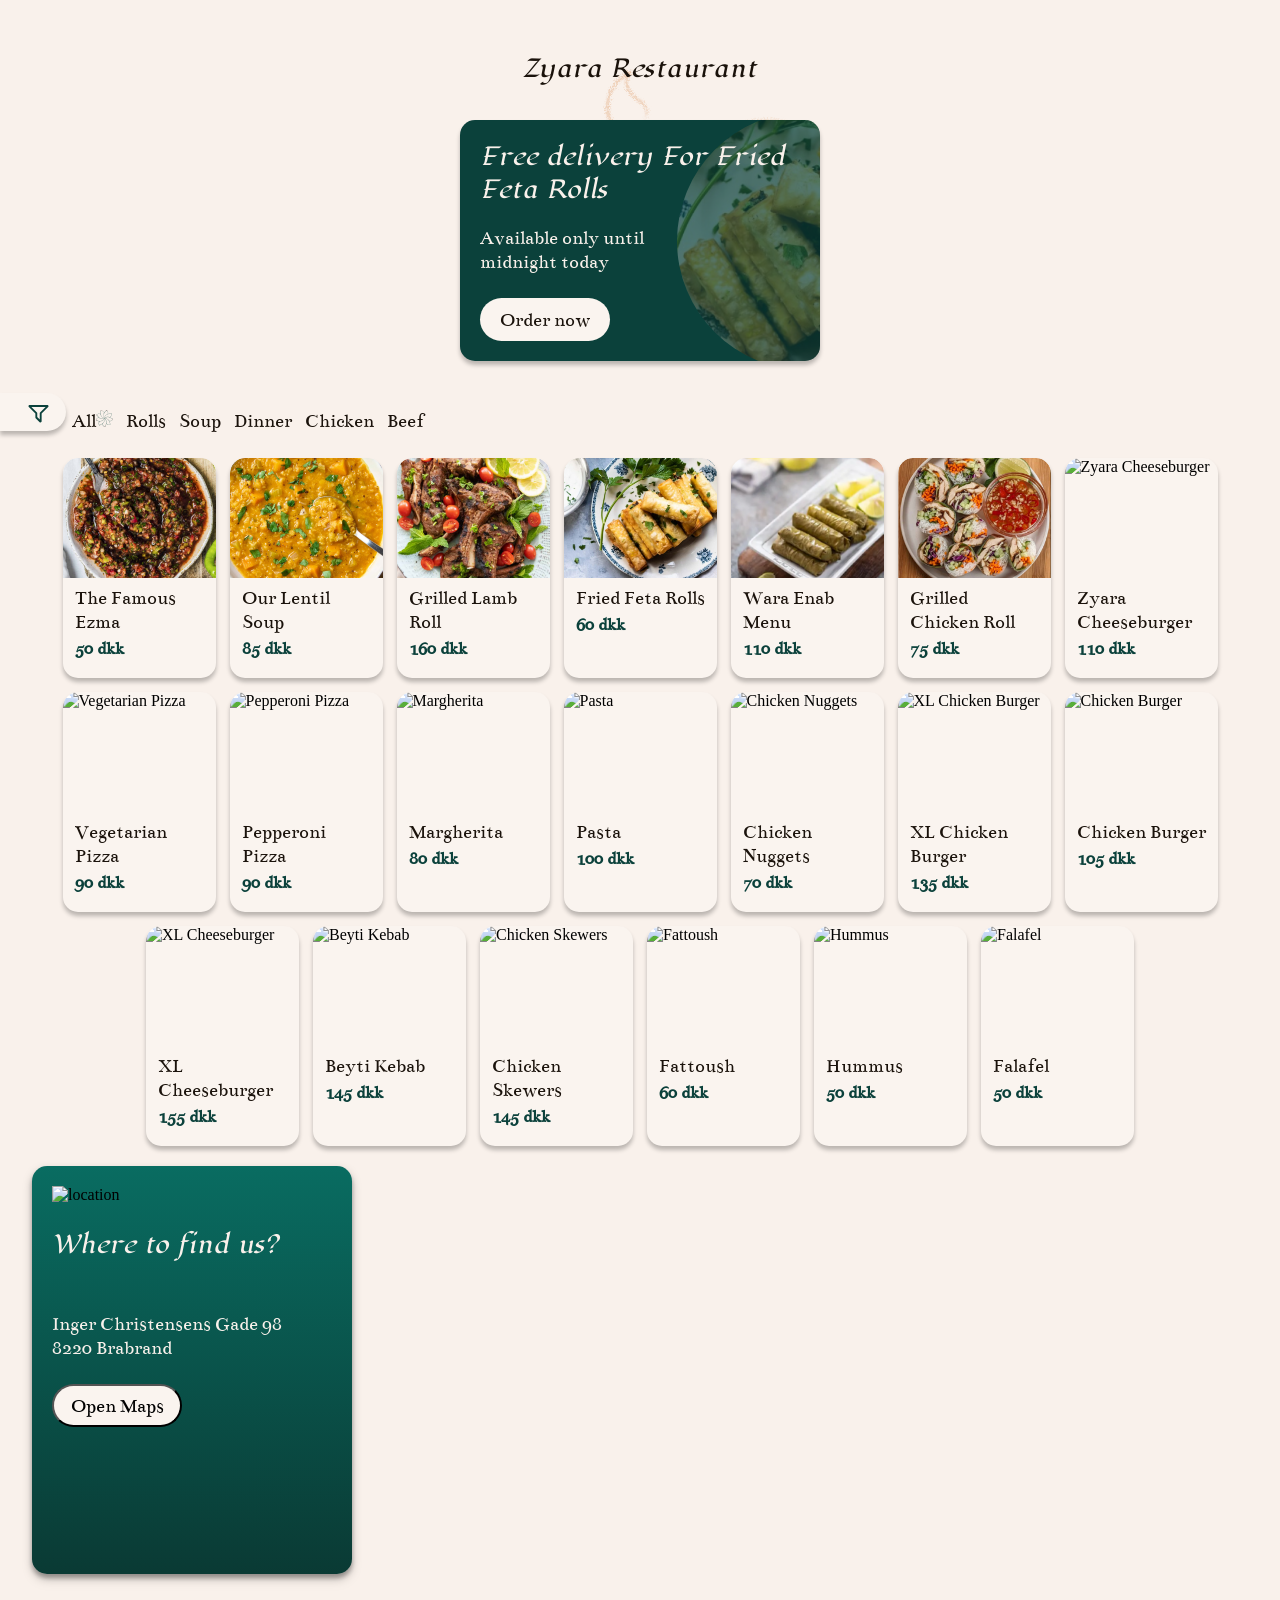
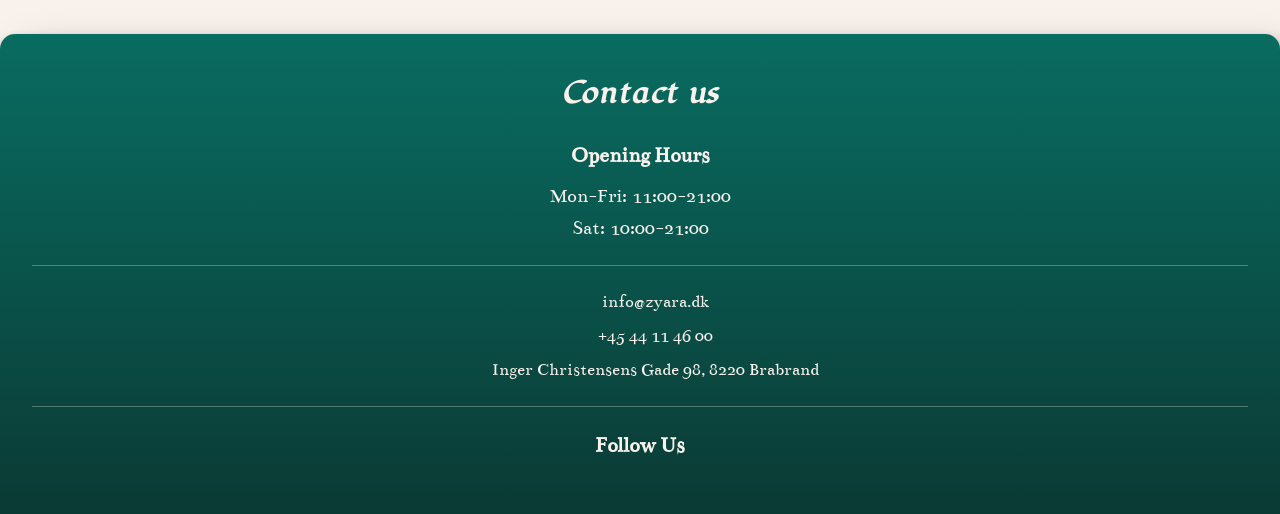
==== index.html @ 6343bbbf "Revert "better styling added few pictures" This reverts commit a3ec4ee32eab2500ff8aac92e2b1e8b5caf44" ====
<!DOCTYPE html>
<html lang="en">
<head>
    <!-- Import Google Fonts -->
    <link rel="preconnect" href="https://fonts.googleapis.com">
    <link rel="preconnect" href="https://fonts.gstatic.com" crossorigin>
    <link href="https://fonts.googleapis.com/css2?family=Bentham&family=Lugrasimo&display=swap" rel="stylesheet">

    <meta charset="UTF-8">
    <meta name="viewport" content="width=device-width, initial-scale=1.0">
    <title>Zyara Restaurant</title>
    <link rel="stylesheet" href="styles.css">
</head>
<body>
    <header>
        <nav class="nav-container">
            <div class="nav-content">
                <a href="#"><img src="images/logo.svg" alt="Zarya restaurant logo" class="nav-logo"></a>
                <h1 class="menu-items lugrasimo-regular">Zyara Restaurant</h1>
            </div>
            <a href="basket.html"><i class="fa-solid fa-cart-shopping"></i></a>
        </nav>
    </header>
    <main>
        <section class="free-delivery">
            <div class="delivery-container">
                <div class="delivery-item">
                    <h3 class="lugrasimo-regular">Free delivery For Fried Feta Rolls</h3>
                    <p>Available only until midnight today</p>
                    <button>Order now</button>
                </div>
            </div>
        </section>
        <!-- Filter / category section -->
         <section class="filter">
            <div class="filter-button"><div class="filter-icon" role="img" aria-label="Filter"></div></div>
            <div class="category-selector">
                    <p id="category-0">All<img class="focus-icon" id="focus-0" src="images/category-focus.png" alt="focus-icon"></p>
                    <p id="category-1">Rolls<img class="focus-icon" id="focus-1" src="images/category-focus.png" alt="focus-icon"></p>
                    <p id="category-2">Soup<img class="focus-icon" id="focus-2" src="images/category-focus.png" alt="focus-icon"></p>
                    <p id="category-3">Dinner<img class="focus-icon" id="focus-3" src="images/category-focus.png" alt="focus-icon"></p>
                    <p id="category-4">Chicken<img class="focus-icon" id="focus-4" src="images/category-focus.png" alt="focus-icon"></p>
                    <p id="category-5">Beef<img class="focus-icon" id="focus-5" src="images/category-focus.png" alt="focus-icon"></p>
                    
            </div>
         </section>
        <section class="menu">
            <div class="flex-container">
                <div class="flex-item menu-item category-soup" onclick="openModal('ezma')">
                    <img src="images/product1.png" alt="The Famous Ezma">
                    <h3 class="lugrasimo-regular">The Famous Ezma</h3>
                    <p class="bentham-regular">50 dkk</p>
                </div>
                <div class="flex-item menu-item category-soup" onclick="openModal('lentil')">
                    <img src="images/product2.png" alt="Our Lentil Soup">
                    <h3 class="lugrasimo-regular">Our Lentil Soup</h3>
                    <p class="bentham-regular">85 dkk</p>
                </div>
                <div class="flex-item menu-item category-rolls" onclick="openModal('lamb')">
                    <img src="images/product3.png" alt="Grilled Lamb Roll">
                    <h3 class="lugrasimo-regular">Grilled Lamb Roll</h3>
                    <p class="bentham-regular">160 dkk</p>
                </div>
                <div class="flex-item menu-item category-rolls" onclick="openModal('feta')">
                    <img src="images/product4.png" alt="Fried Feta Rolls">
                    <h3 class="lugrasimo-regular">Fried Feta Rolls</h3>
                    <p class="bentham-regular">60 dkk</p>
                </div>
                <div class="flex-item menu-item category-rolls" onclick="openModal('wara')">
                    <img src="images/product5.png" alt="Wara Enab Menu">
                    <h3 class="lugrasimo-regular">Wara Enab Menu</h3>
                    <p class="bentham-regular">110 dkk</p>
                </div>
                <div class="flex-item menu-item category-chicken" onclick="openModal('chicken')">
                    <img src="images/product6.png" alt="Grilled Chicken Roll">
                    <h3 class="lugrasimo-regular">Grilled Chicken Roll</h3>
                    <p class="bentham-regular">75 dkk</p>
                </div>
                <div class="flex-item menu-item category-beef" onclick="openModal('zyara_cheeseburger')">
                    <img src="images/burger1.png" alt="Zyara Cheeseburger">
                    <h3 class="lugrasimo-regular">Zyara Cheeseburger</h3>
                    <p class="bentham-regular">110 dkk</p>
                </div>
                <div class="flex-item menu-item category-dinner" onclick="openModal('vegetarian_pizza')">
                    <img src="images/pizza1.png" alt="Vegetarian Pizza">
                    <h3 class="lugrasimo-regular">Vegetarian Pizza</h3>
                    <p class="bentham-regular">90 dkk</p>
                </div>
                <div class="flex-item menu-item category-dinner" onclick="openModal('pepperoni_pizza')">
                    <img src="images/pizza2.png" alt="Pepperoni Pizza">
                    <h3 class="lugrasimo-regular">Pepperoni Pizza</h3>
                    <p class="bentham-regular">90 dkk</p>
                </div>
                <div class="flex-item menu-item category-dinner" onclick="openModal('margherita')">
                    <img src="images/pizza3.png" alt="Margherita">
                    <h3 class="lugrasimo-regular">Margherita</h3>
                    <p class="bentham-regular">80 dkk</p>
                </div>
                <div class="flex-item menu-item category-dinner" onclick="openModal('pasta')">
                    <img src="images/pasta1.png" alt="Pasta">
                    <h3 class="lugrasimo-regular">Pasta</h3>
                    <p class="bentham-regular">100 dkk</p>
                </div>
                <div class="flex-item menu-item category-chicken" onclick="openModal('chicken_nuggets')">
                    <img src="images/nuggets1.png" alt="Chicken Nuggets">
                    <h3 class="lugrasimo-regular">Chicken Nuggets</h3>
                    <p class="bentham-regular">70 dkk</p>
                </div>
                <div class="flex-item menu-item category-chicken" onclick="openModal('xl_chicken_burger')">
                    <img src="images/burger2.png" alt="XL Chicken Burger">
                    <h3 class="lugrasimo-regular">XL Chicken Burger</h3>
                    <p class="bentham-regular">135 dkk</p>
                </div>
                <div class="flex-item menu-item category-chicken" onclick="openModal('chicken_burger')">
                    <img src="images/burger3.png" alt="Chicken Burger">
                    <h3 class="lugrasimo-regular">Chicken Burger</h3>
                    <p class="bentham-regular">105 dkk</p>
                </div>
                <div class="flex-item menu-item category-beef" onclick="openModal('xl_cheeseburger')">
                    <img src="images/burger4.png" alt="XL Cheeseburger">
                    <h3 class="lugrasimo-regular">XL Cheeseburger</h3>
                    <p class="bentham-regular">155 dkk</p>
                </div>
                <div class="flex-item menu-item category-beef" onclick="openModal('beyti_kebab')">
                    <img src="images/kebab1.png" alt="Beyti Kebab">
                    <h3 class="lugrasimo-regular">Beyti Kebab</h3>
                    <p class="bentham-regular">145 dkk</p>
                </div>
                <div class="flex-item menu-item category-chicken" onclick="openModal('chicken_skewers')">
                    <img src="images/skewer1.png" alt="Chicken Skewers">
                    <h3 class="lugrasimo-regular">Chicken Skewers</h3>
                    <p class="bentham-regular">145 dkk</p>
                </div>
                <div class="flex-item menu-item category-soup" onclick="openModal('fattoush')">
                    <img src="images/salad1.png" alt="Fattoush">
                    <h3 class="lugrasimo-regular">Fattoush</h3>
                    <p class="bentham-regular">60 dkk</p>
                </div>
                <div class="flex-item menu-item category-soup" onclick="openModal('hummus')">
                    <img src="images/hummus1.png" alt="Hummus">
                    <h3 class="lugrasimo-regular">Hummus</h3>
                    <p class="bentham-regular">50 dkk</p>
                </div>
                <div class="flex-item menu-item category-rolls" onclick="openModal('falafel')">
                    <img src="images/falafel1.png" alt="Falafel">
                    <h3 class="lugrasimo-regular">Falafel</h3>
                    <p class="bentham-regular">50 dkk</p>
                </div>
            </div>
        </section>
        <section class="location">
             <div class="location-flexbox">
                <div class="location-item">
                    <img src="images/map.svg" alt="location">
                    <h3 class="lugrasimo-regular">Where to find us?</h3>
                    <p>Inger Christensens Gade 98 8220 Brabrand</p>
                    <button>Open Maps</button>
                </div>
            </div>
        </section>
    </main>
    <footer class="home-footer">
        <section class="contact">
            <h3>Contact us</h3>
            
            <div class="footer-section">
                <h4>Opening Hours</h4>
                <div class="opening-hours">
                    <div class="hours-row">
                        <span>Mon-Fri:&nbsp;</span>
                        <span>11:00-21:00</span>
                    </div>
                    <div class="hours-row">
                        <span>Sat:&nbsp;</span>
                        <span>10:00-21:00</span>
                    </div>
                </div>
            </div>

            <hr class="footer-divider">

            <div class="footer-section">
                <div class="contact-info">
                    <div class="contact-item">
                        <i class="fa-solid fa-envelope"></i>
                        <span>info@zyara.dk</span>
                    </div>
                    <div class="contact-item">
                        <i class="fa-solid fa-phone"></i>
                        <span>+45 44 11 46 00</span>
                    </div>
                    <div class="contact-item">
                        <i class="fa-solid fa-location-dot"></i>
                        <span>Inger Christensens Gade 98, 8220 Brabrand</span>
                    </div>
                </div>
            </div>

            <hr class="footer-divider">

            <div class="footer-section">
                <h4>Follow Us</h4>
                <div class="social-icons">
                    <a href="#"><i class="fa-brands fa-instagram"></i></a>
                    <a href="#"><i class="fa-brands fa-tiktok"></i></a>
                    <a href="#"><i class="fa-brands fa-facebook-f"></i></a>
                </div>
            </div>
        </section>
    </footer>
    <!-- Font Awesome -->
    <script src="https://kit.fontawesome.com/fcdc3cd816.js" crossorigin="anonymous"></script>
    <!-- Custom Script -->
     <script src="main.js"></script>

    <!-- Modal -->
    <div class="modal-overlay" id="productModal">
        <div class="modal">
            <button class="modal-close" onclick="closeModal()">&times;</button>
            <img class="modal-image" id="modalImage" src="" alt="">
            <div class="modal-content">
                <h2 class="modal-title" id="modalTitle"></h2>
                <span class="modal-allergens" id="modalAllergens"></span>
                <p class="modal-description" id="modalDescription"></p>
                <div class="modal-price" id="modalPrice"></div>
                <button class="modal-add-btn">Add to order</button>
            </div>
        </div>
    </div>

    <!-- External JavaScript -->
    <script src="script.js"></script>
</body>
</html>
---- styles.css ----
/* ===== CSS VARIABLES ===== */
:root {
    /* Dark colors */
    --dark-coffee: #1A120B;
    --persian-green: #0B413B;
    --linear-green: linear-gradient(180deg, #096C61 0%, #0A3A34 100%);

    /* Light colors */
    --warm-white: #F9F1EB;
    --vanilla-cream: #FAF4EF;
    --color-sandy-brown: #E5B28A;
    
}

/* ===== GLOBAL STYLES ===== */
body {
    background-color: var(--warm-white);
    margin: 0;
    padding: 32px 0 0 0;
}

/* ===== FONT CLASSES ===== */
/* Font Lugrasimo */
.lugrasimo-regular {
  font-family: "Lugrasimo", cursive;
  font-weight: 400;
  font-style: normal;
}

/* Font Bentham */
.bentham-regular {
  font-family: "Bentham", serif;
  font-weight: 400;
  font-style: normal;
}

/* ===== NAVIGATION STYLES ===== */
/* Main navigation container */
.nav-container {
  display: flex;
  justify-content: space-between;
  align-items: center;
  height: auto;
  padding: 20px 32px 35px;
  background-color: var(--warm-white);
}

/* Navigation content wrapper */
.nav-content {
  display: flex;
  align-items: center;
  justify-content: center;
  position: relative;
  flex: 1;
}

/* Navigation title */
.nav-content h1 {
  margin: 0;
  color: var(--dark-coffee);
  position: relative;
  z-index: 2;
  text-align: center;
}

/* Background logo */
.nav-logo {
  width: 268px;
  height: 193px;
  flex-shrink: 0;
  aspect-ratio: 268/193;
  position: absolute;
  z-index: 1;
}

/* Shopping cart icon */
.fa-cart-shopping {
  color: var(--dark-coffee);
  font-size: 24px;
  cursor: pointer;
}

/* Back arrow button */
.fa-arrow-left {
  width: 62px !important;
  height: 62px !important;
  flex-shrink: 0;
  border-radius: 15px !important;
  background: #FFF !important;
  box-shadow: 0 4px 4px 0 rgba(0, 0, 0, 0.25) !important;
  display: flex !important;
  align-items: center !important;
  justify-content: center !important;
  color: var(--dark-coffee) !important;
  position: absolute;
  left: 0;
  top: 0;
  z-index: 10;
  font-size: 18px !important;
  text-decoration: none !important;
}

/* Remove underline from arrow link */
a .fa-arrow-left {
  text-decoration: none !important;
}

a:has(.fa-arrow-left) {
  text-decoration: none !important;
}

/* Basket navigation specific styles */
.basket-nav {
  justify-content: space-between;
  align-items: center;
  height: 70px;
  display: flex;
  width: 100%;
  position: relative;
}

.basket-nav h1 {
  position: absolute;
  left: 50%;
  transform: translateX(-50%);
  margin: 0;
  z-index: 1;
  font-size: 18px;
  font-weight: 400;
}

.basket-nav .fa-arrow-left {
  position: relative !important;
  left: auto !important;
  top: auto !important;
}

/* ===== MAIN MENU GRID ===== */
/* Menu items container */
.flex-container { 
  display: flex;
  flex-wrap: wrap;
  padding: 0 35px;
  justify-content: center;
  gap: 14px;
}

/* Individual menu item card */
.flex-item {
  width: 153px;
  height: 220px;
  flex-shrink: 0;
  border-radius: 15px;
  background: var(--vanilla-cream);
  box-shadow: 0 4px 4px 0 rgba(0, 0, 0, 0.25);
  display: flex;
  flex-direction: column;
  overflow: hidden;
}

/* Menu item image */
.flex-item img {
  width: 100%;
  height: 120px;
  object-fit: cover;
  border-radius: 15px 15px 0 0;
}

/* Menu item title */
.flex-item h3 {
  margin: 8px 12px 4px 12px;
  color: var(--dark-coffee);
  font-family: Bentham;
  font-size: 20px;
  font-weight: 400;
}

/* Menu item price */
.flex-item p {
  margin: 0 12px 12px 12px;
  font-size: 18px;
  font-weight: 400;
  color: var(--persian-green);
  font-weight: bold;
}

/* ===== DELIVERY PROMOTION SECTION ===== */
/* Delivery banner container */
.delivery-container {
    display: flex;
    justify-content: center;
    padding: 0 35px;
    margin-bottom: 35px;
}

/* Delivery promotion card */
.delivery-item {
    background-color: var(--persian-green);
    border-radius: 15px;
    padding: 20px;
    text-align: left;
    width: 320px;
    box-shadow: 0 4px 4px 0 rgba(0, 0, 0, 0.25);
    position: relative;
    overflow: hidden;
    z-index: 1;
}

/* Background image for delivery card */
.delivery-item::before {
    content: '';
    position: absolute;
    right: -115px;
    top: 50%;
    transform: translateY(-50%);
    width: 258px;
    height: 258px;
    background-image: url('images/fetta-rolls.png');
    background-size: 60%;
    background-position: left;
    border-radius: 50%;
    opacity: 0.3;
    z-index: 1;
}

/* Ensure content appears above background */
.delivery-item h3,
.delivery-item p,
.delivery-item button {
    position: relative;
    z-index: 2;
}

/* Delivery card title */
.delivery-item h3 {
    color: var(--warm-white);
    font-family: 'Lugrasimo';
    margin: 0 0 10px 0;
    font-size: 24px;
}

/* Delivery card description */
.delivery-item p {
    color: var(--warm-white);
    font-size: 20px;
    font-family: 'Bentham';
    width: 236px;
    height: 52px;
}

/* Delivery card button */
.delivery-item button {
  border-radius: 34px;
  background: var(--vanilla-cream);
  font-family: 'Bentham';
  font-size: 20px;
  width: 130px;
  height: 43px;
  flex-shrink: 0;
  color: var(--dark-coffee);
  cursor: pointer;
  border: none;
}

/* ===== LOCATION SECTION ===== */
/* Location section container */
.location-flexbox {
  display: flex;
  width: 320px;
  height: 408px;
  fill: var(--persian-green);
  filter: drop-shadow(0 4px 4px rgba(0, 0, 0, 0.25));
  justify-content: center;
  text-align: center;
  padding: 20px 32px;
}

/* Location card */
.location-item {
  background: var(--linear-green);
  border-radius: 15px;
  padding: 20px;
  text-align: left;
  width: 320px;
  box-shadow: 0 4px 4px 0 rgba(0, 0, 0, 0.25);
}

/* Location map image */
.location-item img {
  width: 171px;
  height: 202.261px;
}

/* Location title */
.location-item h3 {
  width: 246px;
  height: 60px;
  color: var(--warm-white);
  font-family: 'Lugrasimo';
  font-size: 24px;
}

/* Location address */
.location-item p {
  width: 246px;
  height: 52px;
  color: var(--warm-white);
  font-family: 'Bentham';
  font-size: 20px;
}

/* Location button */
.location-item button {
  width: 130px;
  height: 43px;
  border-radius: 34px;
  background: var(--vanilla-cream);
  color: #000;
  font-family: 'Bentham';
  font-size: 20px;
}

/* ===== BASKET PAGE STYLES ===== */
/* Basket items container */
.single-row-container {
  display: flex;
  flex-direction: column;
  margin: 0 26px;
  gap: 14px;
  padding-bottom: 200px;
}

/* Individual basket item */
.single-row-item {
  width: 100%;
  max-width: 342px;
  min-height: 120px;
  flex-shrink: 0;
  border-radius: 15px;
  background: #FFF;
  box-shadow: 0 4px 4px 0 rgba(0, 0, 0, 0.25);
  display: flex;
  flex-direction: row;
  align-items: center;
  padding: 15px;
  gap: 15px;
  box-sizing: border-box;
  position: relative;
}

/* Basket item image */
.single-row-item img {
  width: 80px;
  height: 80px;
  border-radius: 15px;
  object-fit: cover;
  flex-shrink: 0;
}

/* Basket item details column */
.single-column {
  display: flex;
  flex-direction: column;
  flex: 1;
  min-width: 0;
}

/* Basket item title */
.single-column h3 {
  margin: 0 0 5px 0;
  font-size: 16px;
  color: var(--dark-coffee);
  font-family: 'Lugrasimo';
  line-height: 1.2;
}

/* Basket item price */
.single-column p {
  margin: 0;
  font-size: 14px;
  color: var(--persian-green);
  font-family: 'Bentham';
  font-weight: bold;
}

/* Trash icon container */
.trash-container {
  position: absolute;
  top: 10px;
  right: 10px;
  cursor: pointer;
  padding: 5px;
}

.trash-container .fa-trash {
  color: var(--dark-coffee);
  font-size: 16px;
}

/* ===== QUANTITY SELECTOR ===== */
/* Quantity buttons */
.quantity-btn {
  background: none;
  border: none;
  color: var(--warm-white);
  font-size: 18px;
  font-weight: bold;
  cursor: pointer;
  width: 30px;
  height: 30px;
  display: flex;
  align-items: center;
  justify-content: center;
  border-radius: 50%;
}

/* Quantity display */
.quantity-display {
  color: var(--warm-white);
  font-size: 16px;
  font-weight: bold;
  min-width: 20px;
  text-align: center;
  margin: 0 8px;
}

/* Quantity controls container */
.quantity-selector {
  display: flex;
  flex-direction: row;
  justify-content: center;
  align-items: center;
  background: var(--persian-green);
  border-radius: 20px;
  padding: 8px 12px;
  margin-top: 10px;
  min-width: 100px;
  align-self: flex-start;
}

/* ===== BASKET FOOTER ===== */
/* Fixed footer container */
.basket-footer {
  position: fixed;
  bottom: 0;
  left: 0;
  right: 0;
  padding: 20px 32px 40px;
  border-top: 1px dashed var(--dark-coffee);
  background: var(--warm-white);
  z-index: 100;
}

/* Total price section */
.total-section {
  display: flex;
  justify-content: space-between;
  align-items: center;
  margin-bottom: 20px;
  font-family: 'Bentham';
  font-size: 20px;
  color: var(--dark-coffee);
}

/* Total label text */
.total-label {
  font-weight: 400;
}

/* Total price text */
.total-price {
  font-weight: bold;
}

/* Checkout button */
.checkout-btn {
  width: 100%;
  height: 50px;
  background: var(--persian-green);
  color: var(--warm-white);
  border: none;
  border-radius: 15px;
  font-family: 'Bentham';
  font-size: 20px;
  display: flex;
  align-items: center;
  justify-content: center;
  gap: 10px;
}

/* ===== FOOTER STYLES ===== */
/* Main footer container for home page */
.home-footer {
  background: var(--linear-green);
  padding: 40px 32px 0 32px;
  margin: 40px 0 0 0;
  filter: drop-shadow(19px 17px 19px rgba(0, 0, 0, 0.25)) drop-shadow(0 4px 4px rgba(0, 0, 0, 0.25));
  border-radius: 15px 15px 0 0;
}

/* Contact section */
.contact {
  text-align: center;
}

.contact h3 {
  color: var(--warm-white);
  font-family: 'Lugrasimo';
  font-size: 28px;
  margin: 0 0 30px 0;
}

/* Footer sections */
.footer-section {
  margin: 20px 0;
}

.footer-section:last-child {
  margin-bottom: 0;
  padding-bottom: 40px;
}

.footer-section h4 {
  color: var(--warm-white);
  font-family: 'Bentham';
  font-size: 22px;
  margin: 0 0 15px 0;
  font-weight: bold;
}

/* Opening hours */
.opening-hours {
  display: flex;
  flex-direction: column;
  gap: 8px;
}

.hours-row {
  display: flex;
  justify-content: space-between;
  color: var(--warm-white);
  font-family: 'Bentham';
  font-size: 20px;
  max-width: 200px;
  margin: 0 auto;
}

/* Contact information */
.contact-info {
  display: flex;
  flex-direction: column;
  gap: 12px;
}

.contact-item {
  display: flex;
  align-items: center;
  justify-content: center;
  gap: 10px;
  color: var(--warm-white);
  font-family: 'Bentham';
  font-size: 18px;
}

.contact-item i {
  width: 20px;
  text-align: center;
  font-size: 20px;
}

/* Social media icons */
.social-icons {
  display: flex;
  justify-content: center;
  gap: 20px;
  margin-top: 15px;
}

.social-icons a {
  color: var(--warm-white);
  font-size: 28px;
}
/* Footer dividers */
.footer-divider {
  border: none;
  height: 1px;
  background: rgba(249, 241, 235, 0.3);
  margin: 25px 0;
}

/* ===== MODAL/POPUP STYLES ===== */
/* Modal overlay */
.modal-overlay {
  position: fixed;
  top: 0;
  left: 0;
  width: 100%;
  height: 100%;
  background-color: rgba(0, 0, 0, 0.5);
  display: none;
  justify-content: center;
  align-items: center;
  z-index: 1000;
}

.modal-overlay.active {
  display: flex;
}

/* Modal container */
.modal {
  background: var(--warm-white);
  border-radius: 15px;
  width: 90%;
  max-width: 380px;
  max-height: 90vh;
  overflow-y: auto;
  position: relative;
  box-shadow: 0 8px 32px rgba(0, 0, 0, 0.3);
}

/* Close button */
.modal-close {
  position: absolute;
  top: 15px;
  right: 15px;
  background: var(--warm-white);
  border: none;
  font-size: 24px;
  color: var(--dark-coffee);
  cursor: pointer;
  z-index: 10;
  width: 40px;
  height: 40px;
  border-radius: 50%;
  display: flex;
  align-items: center;
  justify-content: center;
  box-shadow: 0 2px 8px rgba(0, 0, 0, 0.2);
}

/* Modal product image */
.modal-image {
  width: 100%;
  height: 160px;
  object-fit: cover;
  border-radius: 15px 15px 0 0;
}

/* Modal content */
.modal-content {
  padding: 18px;
}

.modal-title {
  font-family: 'Lugrasimo';
  font-size: 26px;
  color: var(--dark-coffee);
  margin: 0 0 10px 0;
  line-height: 1.2;
}

.modal-allergens {
  background: var(--vanilla-cream);
  padding: 8px 12px;
  border-radius: 8px;
  font-size: 15px;
  color: var(--dark-coffee);
  margin-bottom: 14px;
  display: inline-block;
}

.modal-description {
  font-family: 'Bentham';
  font-size: 18px;
  color: var(--dark-coffee);
  line-height: 1.3;
  margin-bottom: 16px;
}

.modal-price {
  font-family: 'Bentham';
  font-size: 26px;
  color: var(--persian-green);
  font-weight: bold;
  margin-bottom: 18px;
}

.modal-add-btn {
  width: 100%;
  height: 48px;
  background: var(--persian-green);
  color: var(--warm-white);
  border: none;
  border-radius: 15px;
  font-family: 'Bentham';
  font-size: 20px;
  cursor: pointer;
}

/* Make flex items clickable */
.flex-item {
  cursor: pointer;
}

/* ===== UTILITY CLASSES ===== */
/* Smaller font size for specific elements */
.kid {
  font-size: 20px;
}



/* Filter/category section */
.filter {
  margin-top: 27px;
  margin-bottom: 13px;
  width: 320px;
  height: 49px;
  width: 100%;
  background-color: none;
  display: flex;
  align-items: center;
  background-color: none;
}

.category-selector {
    display: flex;
    flex-direction: row;
    justify-content: space-between;
    gap: 13px;
    overflow-y: scroll;
    scrollbar-width: none;
    -ms-overflow-style: none;
}

.category-selector > p {
  color: var(--dark-coffee);
  text-align: center;
  font-family: Bentham;
  font-size: 20px;
  font-style: normal;
  font-weight: 400;
  line-height: normal;
}

.category-selector > p:first-of-type {
  margin-left: 72px;
}

.category-selector > p:last-of-type {
  margin-right: 35px;
}

.filter-button {
  position: absolute;
  width: 66px;
  height: 38px;
  flex-shrink: 0;
  border-radius: 0 25px 25px 0;
  background: var(--vanilla-cream);
  box-shadow: 0 4px 4px 0 rgba(0, 0, 0, 0.25);
  display: flex;
  justify-content: center;
  align-items: center;
  margin-bottom: 17px;
}

.filter-icon {
    /* Hide the original image */
    content: '';
    display: inline-block;
    width: 25px;
    height: 25px;
    margin-left: 10px;
    
    /* Apply your custom color using mask */
    background-color: var(--persian-green);
    mask: url('images/filter-regular-full.svg') no-repeat center / contain;
    -webkit-mask: url('images/filter-regular-full.svg') no-repeat center / contain;
  }

  .focus-icon {
    position: relative;
    width: 17px;
    height: 17px;
  }
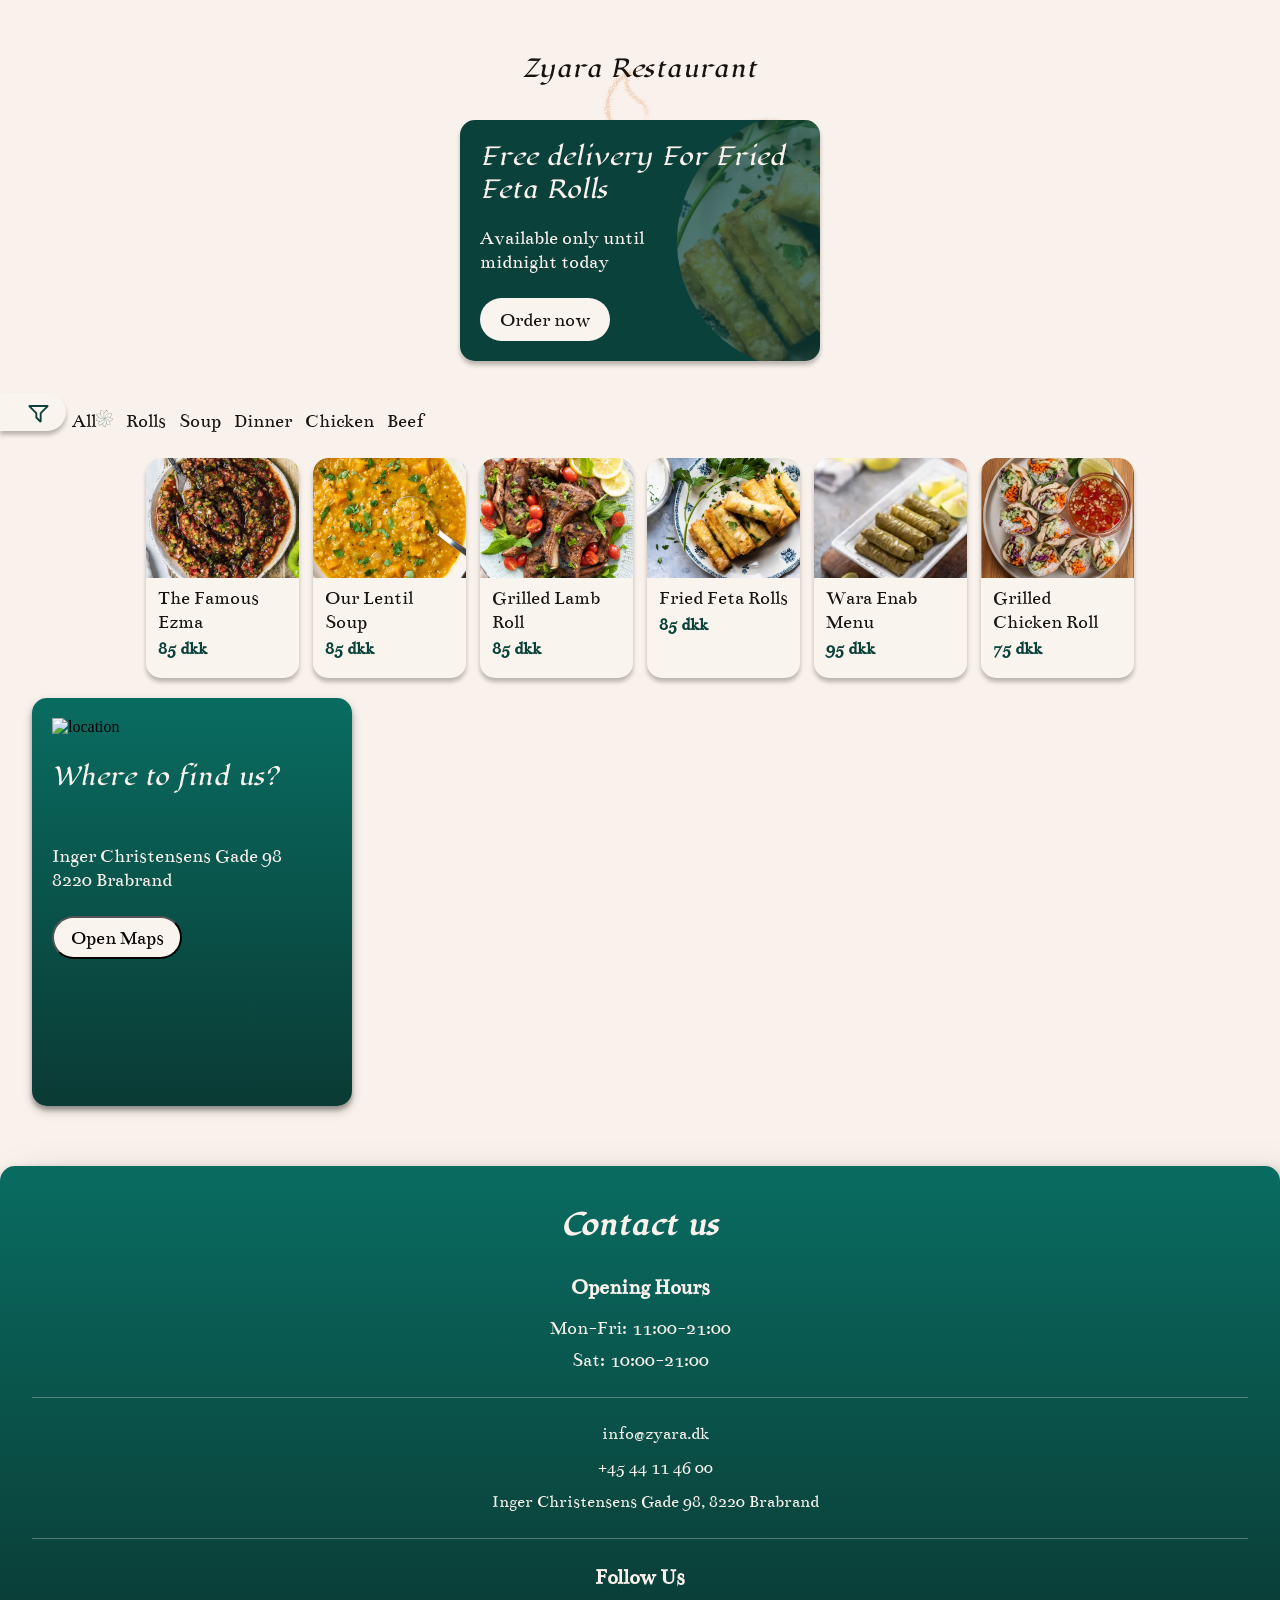
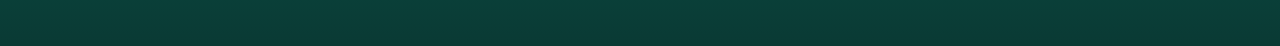
==== commit e23f4947: "Revert "added all products and functionality of basket" This reverts commit 12e003e65641774a5412485b" ====
--- a/index.html
+++ b/index.html
@@ -47,104 +47,34 @@
         <section class="menu">
             <div class="flex-container">
                 <div class="flex-item menu-item category-soup" onclick="openModal('ezma')">
-                    <img src="images/product1.png" alt="The Famous Ezma">
+                    <img src="images/product1.png" alt="Image 1">
                     <h3 class="lugrasimo-regular">The Famous Ezma</h3>
-                    <p class="bentham-regular">50 dkk</p>
+                    <p class="bentham-regular">85 dkk</p>
                 </div>
                 <div class="flex-item menu-item category-soup" onclick="openModal('lentil')">
-                    <img src="images/product2.png" alt="Our Lentil Soup">
+                    <img src="images/product2.png" alt="Image 2">
                     <h3 class="lugrasimo-regular">Our Lentil Soup</h3>
                     <p class="bentham-regular">85 dkk</p>
                 </div>
                 <div class="flex-item menu-item category-rolls" onclick="openModal('lamb')">
-                    <img src="images/product3.png" alt="Grilled Lamb Roll">
+                    <img src="images/product3.png" alt="Image 3">
                     <h3 class="lugrasimo-regular">Grilled Lamb Roll</h3>
-                    <p class="bentham-regular">160 dkk</p>
+                    <p class="bentham-regular">85 dkk</p>
                 </div>
                 <div class="flex-item menu-item category-rolls" onclick="openModal('feta')">
-                    <img src="images/product4.png" alt="Fried Feta Rolls">
+                    <img src="images/product4.png" alt="Image 4">
                     <h3 class="lugrasimo-regular">Fried Feta Rolls</h3>
-                    <p class="bentham-regular">60 dkk</p>
+                    <p class="bentham-regular">85 dkk</p>
                 </div>
-                <div class="flex-item menu-item category-rolls" onclick="openModal('wara')">
-                    <img src="images/product5.png" alt="Wara Enab Menu">
+                <div class="flex-item menu-item category-rolls">
+                    <img src="images/product5.png" alt="Image 4">
                     <h3 class="lugrasimo-regular">Wara Enab Menu</h3>
-                    <p class="bentham-regular">110 dkk</p>
+                    <p class="bentham-regular">95 dkk</p>
                 </div>
-                <div class="flex-item menu-item category-chicken" onclick="openModal('chicken')">
-                    <img src="images/product6.png" alt="Grilled Chicken Roll">
+                <div class="flex-item menu-item category-rolls">
+                    <img src="images/product6.png" alt="Image 4">
                     <h3 class="lugrasimo-regular">Grilled Chicken Roll</h3>
                     <p class="bentham-regular">75 dkk</p>
-                </div>
-                <div class="flex-item menu-item category-beef" onclick="openModal('zyara_cheeseburger')">
-                    <img src="images/burger1.png" alt="Zyara Cheeseburger">
-                    <h3 class="lugrasimo-regular">Zyara Cheeseburger</h3>
-                    <p class="bentham-regular">110 dkk</p>
-                </div>
-                <div class="flex-item menu-item category-dinner" onclick="openModal('vegetarian_pizza')">
-                    <img src="images/pizza1.png" alt="Vegetarian Pizza">
-                    <h3 class="lugrasimo-regular">Vegetarian Pizza</h3>
-                    <p class="bentham-regular">90 dkk</p>
-                </div>
-                <div class="flex-item menu-item category-dinner" onclick="openModal('pepperoni_pizza')">
-                    <img src="images/pizza2.png" alt="Pepperoni Pizza">
-                    <h3 class="lugrasimo-regular">Pepperoni Pizza</h3>
-                    <p class="bentham-regular">90 dkk</p>
-                </div>
-                <div class="flex-item menu-item category-dinner" onclick="openModal('margherita')">
-                    <img src="images/pizza3.png" alt="Margherita">
-                    <h3 class="lugrasimo-regular">Margherita</h3>
-                    <p class="bentham-regular">80 dkk</p>
-                </div>
-                <div class="flex-item menu-item category-dinner" onclick="openModal('pasta')">
-                    <img src="images/pasta1.png" alt="Pasta">
-                    <h3 class="lugrasimo-regular">Pasta</h3>
-                    <p class="bentham-regular">100 dkk</p>
-                </div>
-                <div class="flex-item menu-item category-chicken" onclick="openModal('chicken_nuggets')">
-                    <img src="images/nuggets1.png" alt="Chicken Nuggets">
-                    <h3 class="lugrasimo-regular">Chicken Nuggets</h3>
-                    <p class="bentham-regular">70 dkk</p>
-                </div>
-                <div class="flex-item menu-item category-chicken" onclick="openModal('xl_chicken_burger')">
-                    <img src="images/burger2.png" alt="XL Chicken Burger">
-                    <h3 class="lugrasimo-regular">XL Chicken Burger</h3>
-                    <p class="bentham-regular">135 dkk</p>
-                </div>
-                <div class="flex-item menu-item category-chicken" onclick="openModal('chicken_burger')">
-                    <img src="images/burger3.png" alt="Chicken Burger">
-                    <h3 class="lugrasimo-regular">Chicken Burger</h3>
-                    <p class="bentham-regular">105 dkk</p>
-                </div>
-                <div class="flex-item menu-item category-beef" onclick="openModal('xl_cheeseburger')">
-                    <img src="images/burger4.png" alt="XL Cheeseburger">
-                    <h3 class="lugrasimo-regular">XL Cheeseburger</h3>
-                    <p class="bentham-regular">155 dkk</p>
-                </div>
-                <div class="flex-item menu-item category-beef" onclick="openModal('beyti_kebab')">
-                    <img src="images/kebab1.png" alt="Beyti Kebab">
-                    <h3 class="lugrasimo-regular">Beyti Kebab</h3>
-                    <p class="bentham-regular">145 dkk</p>
-                </div>
-                <div class="flex-item menu-item category-chicken" onclick="openModal('chicken_skewers')">
-                    <img src="images/skewer1.png" alt="Chicken Skewers">
-                    <h3 class="lugrasimo-regular">Chicken Skewers</h3>
-                    <p class="bentham-regular">145 dkk</p>
-                </div>
-                <div class="flex-item menu-item category-soup" onclick="openModal('fattoush')">
-                    <img src="images/salad1.png" alt="Fattoush">
-                    <h3 class="lugrasimo-regular">Fattoush</h3>
-                    <p class="bentham-regular">60 dkk</p>
-                </div>
-                <div class="flex-item menu-item category-soup" onclick="openModal('hummus')">
-                    <img src="images/hummus1.png" alt="Hummus">
-                    <h3 class="lugrasimo-regular">Hummus</h3>
-                    <p class="bentham-regular">50 dkk</p>
-                </div>
-                <div class="flex-item menu-item category-rolls" onclick="openModal('falafel')">
-                    <img src="images/falafel1.png" alt="Falafel">
-                    <h3 class="lugrasimo-regular">Falafel</h3>
-                    <p class="bentham-regular">50 dkk</p>
                 </div>
             </div>
         </section>
--- a/styles.css
+++ b/styles.css
@@ -97,42 +97,13 @@
   top: 0;
   z-index: 10;
   font-size: 18px !important;
-  text-decoration: none !important;
-}
-
-/* Remove underline from arrow link */
-a .fa-arrow-left {
-  text-decoration: none !important;
-}
-
-a:has(.fa-arrow-left) {
-  text-decoration: none !important;
 }
 
 /* Basket navigation specific styles */
 .basket-nav {
   justify-content: space-between;
-  align-items: center;
+  align-content: center;
   height: 70px;
-  display: flex;
-  width: 100%;
-  position: relative;
-}
-
-.basket-nav h1 {
-  position: absolute;
-  left: 50%;
-  transform: translateX(-50%);
-  margin: 0;
-  z-index: 1;
-  font-size: 18px;
-  font-weight: 400;
-}
-
-.basket-nav .fa-arrow-left {
-  position: relative !important;
-  left: auto !important;
-  top: auto !important;
 }
 
 /* ===== MAIN MENU GRID ===== */
@@ -327,14 +298,12 @@
   flex-direction: column;
   margin: 0 26px;
   gap: 14px;
-  padding-bottom: 200px;
 }
 
 /* Individual basket item */
 .single-row-item {
-  width: 100%;
-  max-width: 342px;
-  min-height: 120px;
+  width: 342px;
+  height: 120px;
   flex-shrink: 0;
   border-radius: 15px;
   background: #FFF;
@@ -342,100 +311,59 @@
   display: flex;
   flex-direction: row;
   align-items: center;
-  padding: 15px;
-  gap: 15px;
+  padding: 0 13px;
+  gap: 19px;
   box-sizing: border-box;
-  position: relative;
 }
 
 /* Basket item image */
 .single-row-item img {
-  width: 80px;
-  height: 80px;
+  width: 106px;
+  height: 86px;
   border-radius: 15px;
   object-fit: cover;
-  flex-shrink: 0;
 }
 
 /* Basket item details column */
 .single-column {
-  display: flex;
   flex-direction: column;
-  flex: 1;
-  min-width: 0;
+  width: 205px;
 }
 
 /* Basket item title */
 .single-column h3 {
-  margin: 0 0 5px 0;
-  font-size: 16px;
-  color: var(--dark-coffee);
-  font-family: 'Lugrasimo';
-  line-height: 1.2;
+  margin-bottom: 0;
 }
 
 /* Basket item price */
 .single-column p {
   margin: 0;
-  font-size: 14px;
-  color: var(--persian-green);
-  font-family: 'Bentham';
-  font-weight: bold;
-}
-
-/* Trash icon container */
-.trash-container {
-  position: absolute;
-  top: 10px;
-  right: 10px;
-  cursor: pointer;
-  padding: 5px;
-}
-
-.trash-container .fa-trash {
-  color: var(--dark-coffee);
-  font-size: 16px;
 }
 
 /* ===== QUANTITY SELECTOR ===== */
-/* Quantity buttons */
-.quantity-btn {
-  background: none;
-  border: none;
-  color: var(--warm-white);
-  font-size: 18px;
-  font-weight: bold;
-  cursor: pointer;
-  width: 30px;
-  height: 30px;
-  display: flex;
-  align-items: center;
-  justify-content: center;
-  border-radius: 50%;
-}
-
-/* Quantity display */
-.quantity-display {
-  color: var(--warm-white);
-  font-size: 16px;
-  font-weight: bold;
-  min-width: 20px;
-  text-align: center;
-  margin: 0 8px;
-}
-
 /* Quantity controls container */
 .quantity-selector {
   display: flex;
   flex-direction: row;
-  justify-content: center;
-  align-items: center;
-  background: var(--persian-green);
-  border-radius: 20px;
-  padding: 8px 12px;
-  margin-top: 10px;
-  min-width: 100px;
-  align-self: flex-start;
+  justify-content: space-between;
+  align-items: center;
+  margin-bottom: 17px;
+}
+
+/* Quantity selector button */
+.selector-button { 
+  background-color: var(--persian-green);
+  border-radius: 15px;
+  color: var(--warm-white);
+  padding: 13px;
+  width: 107px;
+  text-align: center; 
+}
+
+/* Spacing for quantity selector icons */
+.selector-button i,
+.selector-button span {
+  padding-left: 10px;
 }
 
 /* ===== BASKET FOOTER ===== */
@@ -447,8 +375,6 @@
   right: 0;
   padding: 20px 32px 40px;
   border-top: 1px dashed var(--dark-coffee);
-  background: var(--warm-white);
-  z-index: 100;
 }
 
 /* Total price section */
@@ -637,6 +563,7 @@
   align-items: center;
   justify-content: center;
   box-shadow: 0 2px 8px rgba(0, 0, 0, 0.2);
+  transition: background 0.3s ease, transform 0.2s ease;
 }
 
 /* Modal product image */
@@ -696,11 +623,16 @@
   font-family: 'Bentham';
   font-size: 20px;
   cursor: pointer;
-}
-
+  transition: background 0.3s ease;
+}
 /* Make flex items clickable */
 .flex-item {
   cursor: pointer;
+  transition: transform 0.2s ease;
+}
+
+.flex-item:hover {
+  transform: translateY(-2px);
 }
 
 /* ===== UTILITY CLASSES ===== */
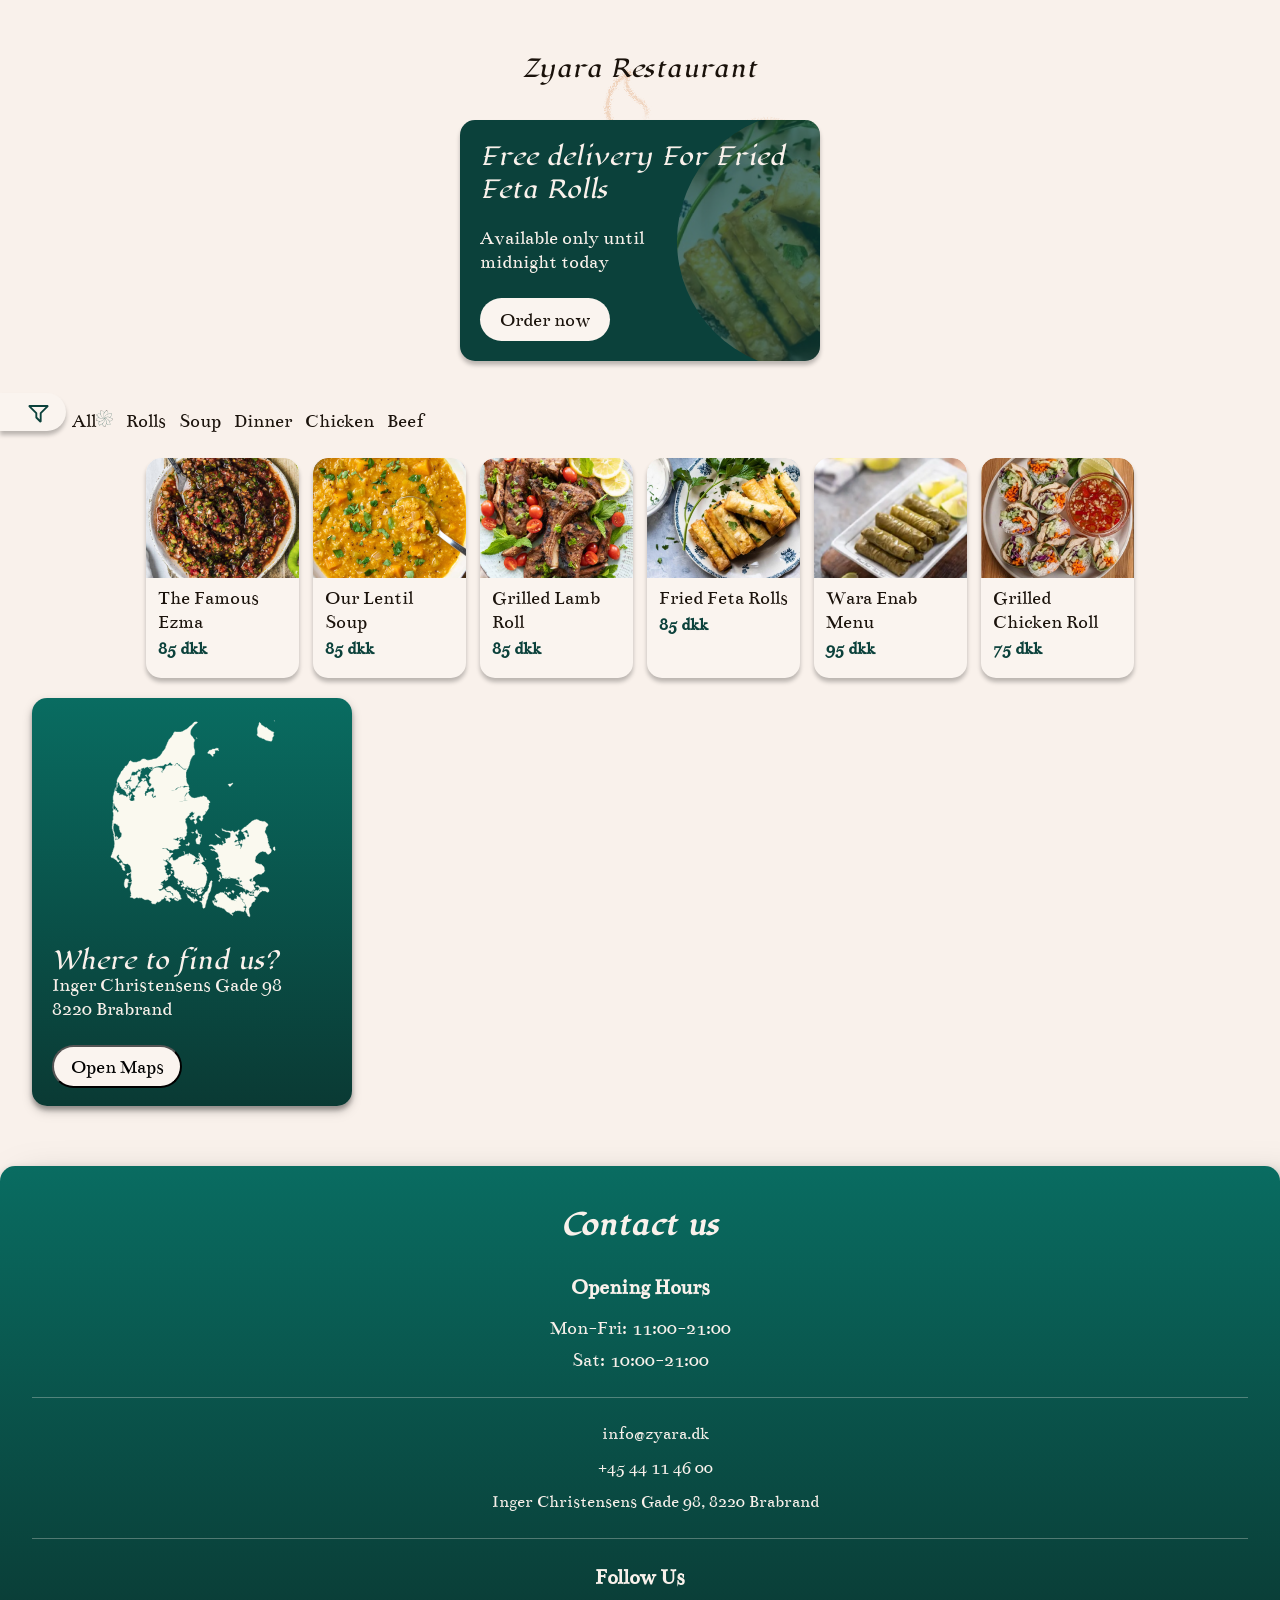
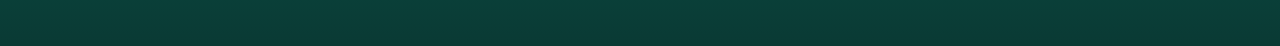
==== commit 7b650e47: "Fix map" ====
--- a/index.html
+++ b/index.html
@@ -81,7 +81,7 @@
         <section class="location">
              <div class="location-flexbox">
                 <div class="location-item">
-                    <img src="images/map.svg" alt="location">
+                    <img class="dkMap" src="images/Map_DK.svg" alt="location">
                     <h3 class="lugrasimo-regular">Where to find us?</h3>
                     <p>Inger Christensens Gade 98 8220 Brabrand</p>
                     <button>Open Maps</button>
--- a/styles.css
+++ b/styles.css
@@ -246,6 +246,14 @@
   padding: 20px 32px;
 }
 
+.dkMap {
+    filter: brightness(0) saturate(100%) invert(98%) sepia(8%) saturate(463%) hue-rotate(314deg) brightness(102%) contrast(96%);
+    width: 171px;
+    height: 202.261px;
+    display: block;
+    margin: 0 auto;
+  }
+
 /* Location card */
 .location-item {
   background: var(--linear-green);
@@ -256,16 +264,10 @@
   box-shadow: 0 4px 4px 0 rgba(0, 0, 0, 0.25);
 }
 
-/* Location map image */
-.location-item img {
-  width: 171px;
-  height: 202.261px;
-}
-
 /* Location title */
 .location-item h3 {
   width: 246px;
-  height: 60px;
+  height: 5px;
   color: var(--warm-white);
   font-family: 'Lugrasimo';
   font-size: 24px;
@@ -716,4 +718,6 @@
     position: relative;
     width: 17px;
     height: 17px;
-  }+  }
+
+  
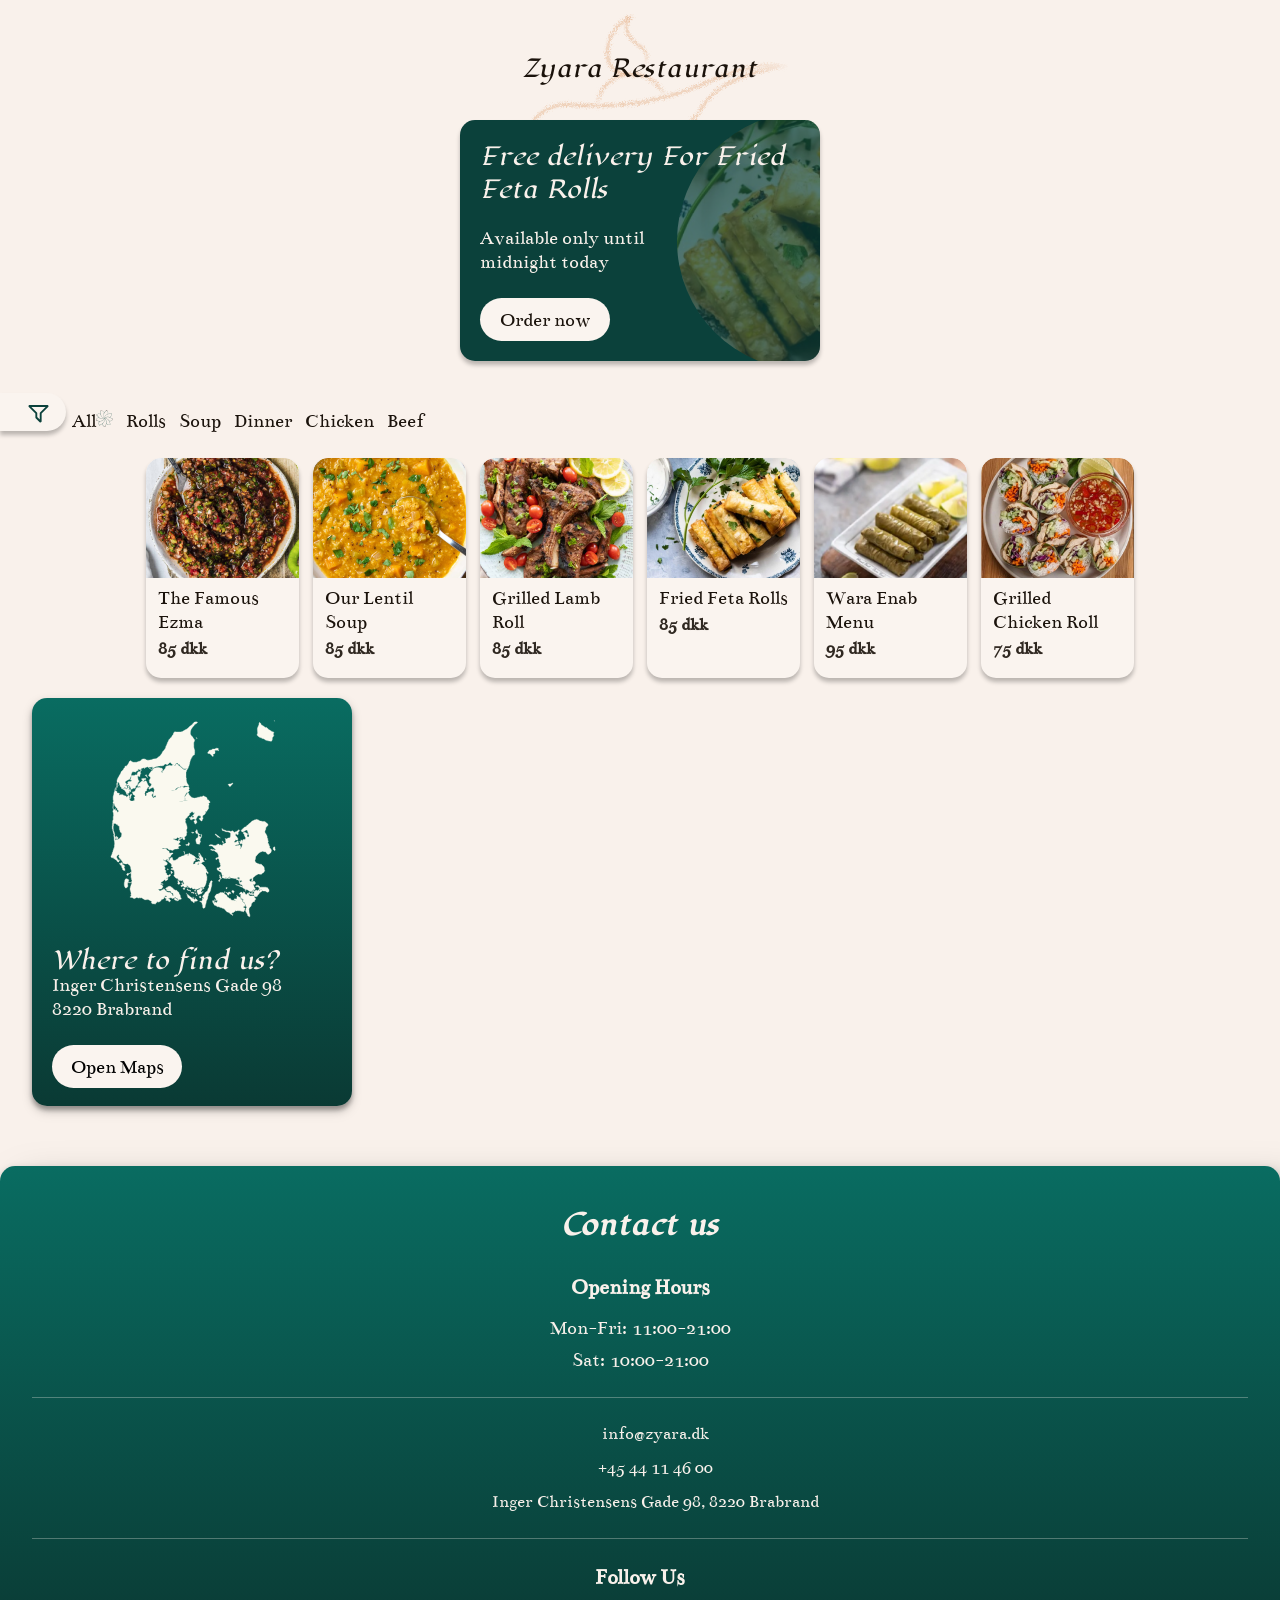
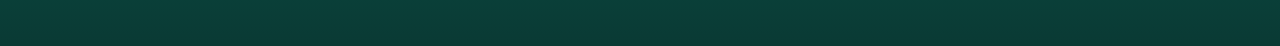
==== commit 0e8f0c7f: "BIGGGEST CHANGE" ====
--- a/index.html
+++ b/index.html
@@ -147,7 +147,7 @@
     <div class="modal-overlay" id="productModal">
         <div class="modal">
             <button class="modal-close" onclick="closeModal()">&times;</button>
-            <img class="modal-image" id="modalImage" src="" alt="">
+            <img class="modal-image" id="modalImage" src="#" alt="">
             <div class="modal-content">
                 <h2 class="modal-title" id="modalTitle"></h2>
                 <span class="modal-allergens" id="modalAllergens"></span>
--- a/styles.css
+++ b/styles.css
@@ -71,6 +71,7 @@
   aspect-ratio: 268/193;
   position: absolute;
   z-index: 1;
+  margin-top: -55px;
 }
 
 /* Shopping cart icon */
@@ -151,7 +152,8 @@
   margin: 0 12px 12px 12px;
   font-size: 18px;
   font-weight: 400;
-  color: var(--persian-green);
+  color: var(--dark-coffee);
+  opacity: 90%;
   font-weight: bold;
 }
 
@@ -291,6 +293,7 @@
   color: #000;
   font-family: 'Bentham';
   font-size: 20px;
+  border: 0;
 }
 
 /* ===== BASKET PAGE STYLES ===== */
@@ -666,6 +669,7 @@
     overflow-y: scroll;
     scrollbar-width: none;
     -ms-overflow-style: none;
+    margin-left: 72px;
 }
 
 .category-selector > p {
@@ -679,7 +683,7 @@
 }
 
 .category-selector > p:first-of-type {
-  margin-left: 72px;
+  
 }
 
 .category-selector > p:last-of-type {
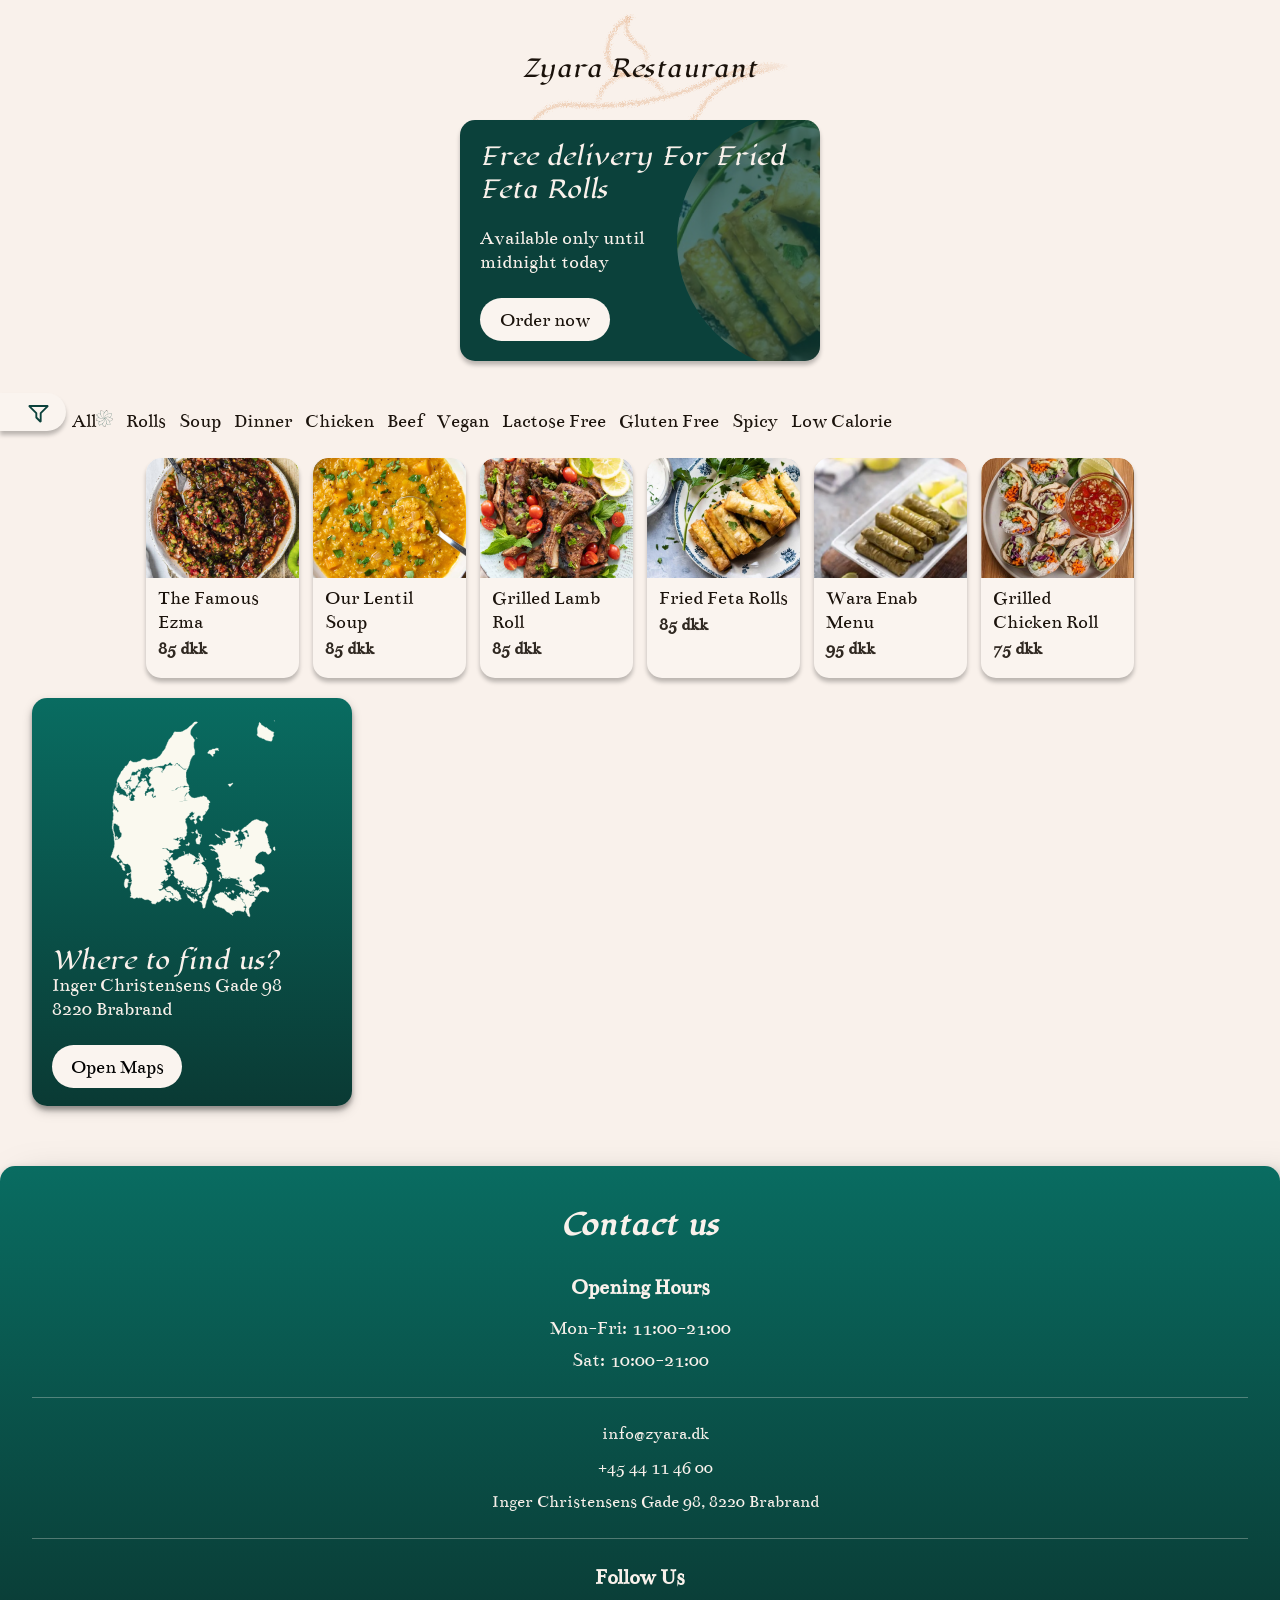
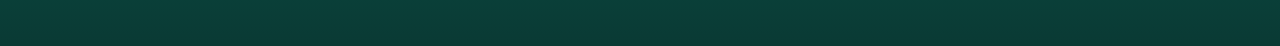
==== commit dfb396d2: "added more categories in filter" ====
--- a/index.html
+++ b/index.html
@@ -41,7 +41,11 @@
                     <p id="category-3">Dinner<img class="focus-icon" id="focus-3" src="images/category-focus.png" alt="focus-icon"></p>
                     <p id="category-4">Chicken<img class="focus-icon" id="focus-4" src="images/category-focus.png" alt="focus-icon"></p>
                     <p id="category-5">Beef<img class="focus-icon" id="focus-5" src="images/category-focus.png" alt="focus-icon"></p>
-                    
+                    <p id="category-6">Vegan<img class="focus-icon" id="focus-6" src="images/category-focus.png" alt="focus-icon"></p>
+                    <p id="category-7">Lactose Free<img class="focus-icon" id="focus-7" src="images/category-focus.png" alt="focus-icon"></p>
+                    <p id="category-8">Gluten Free<img class="focus-icon" id="focus-8" src="images/category-focus.png" alt="focus-icon"></p>
+                    <p id="category-9">Spicy<img class="focus-icon" id="focus-9" src="images/category-focus.png" alt="focus-icon"></p>
+                    <p id="category-10">Low Calorie<img class="focus-icon" id="focus-10" src="images/category-focus.png" alt="focus-icon"></p>
             </div>
          </section>
         <section class="menu">
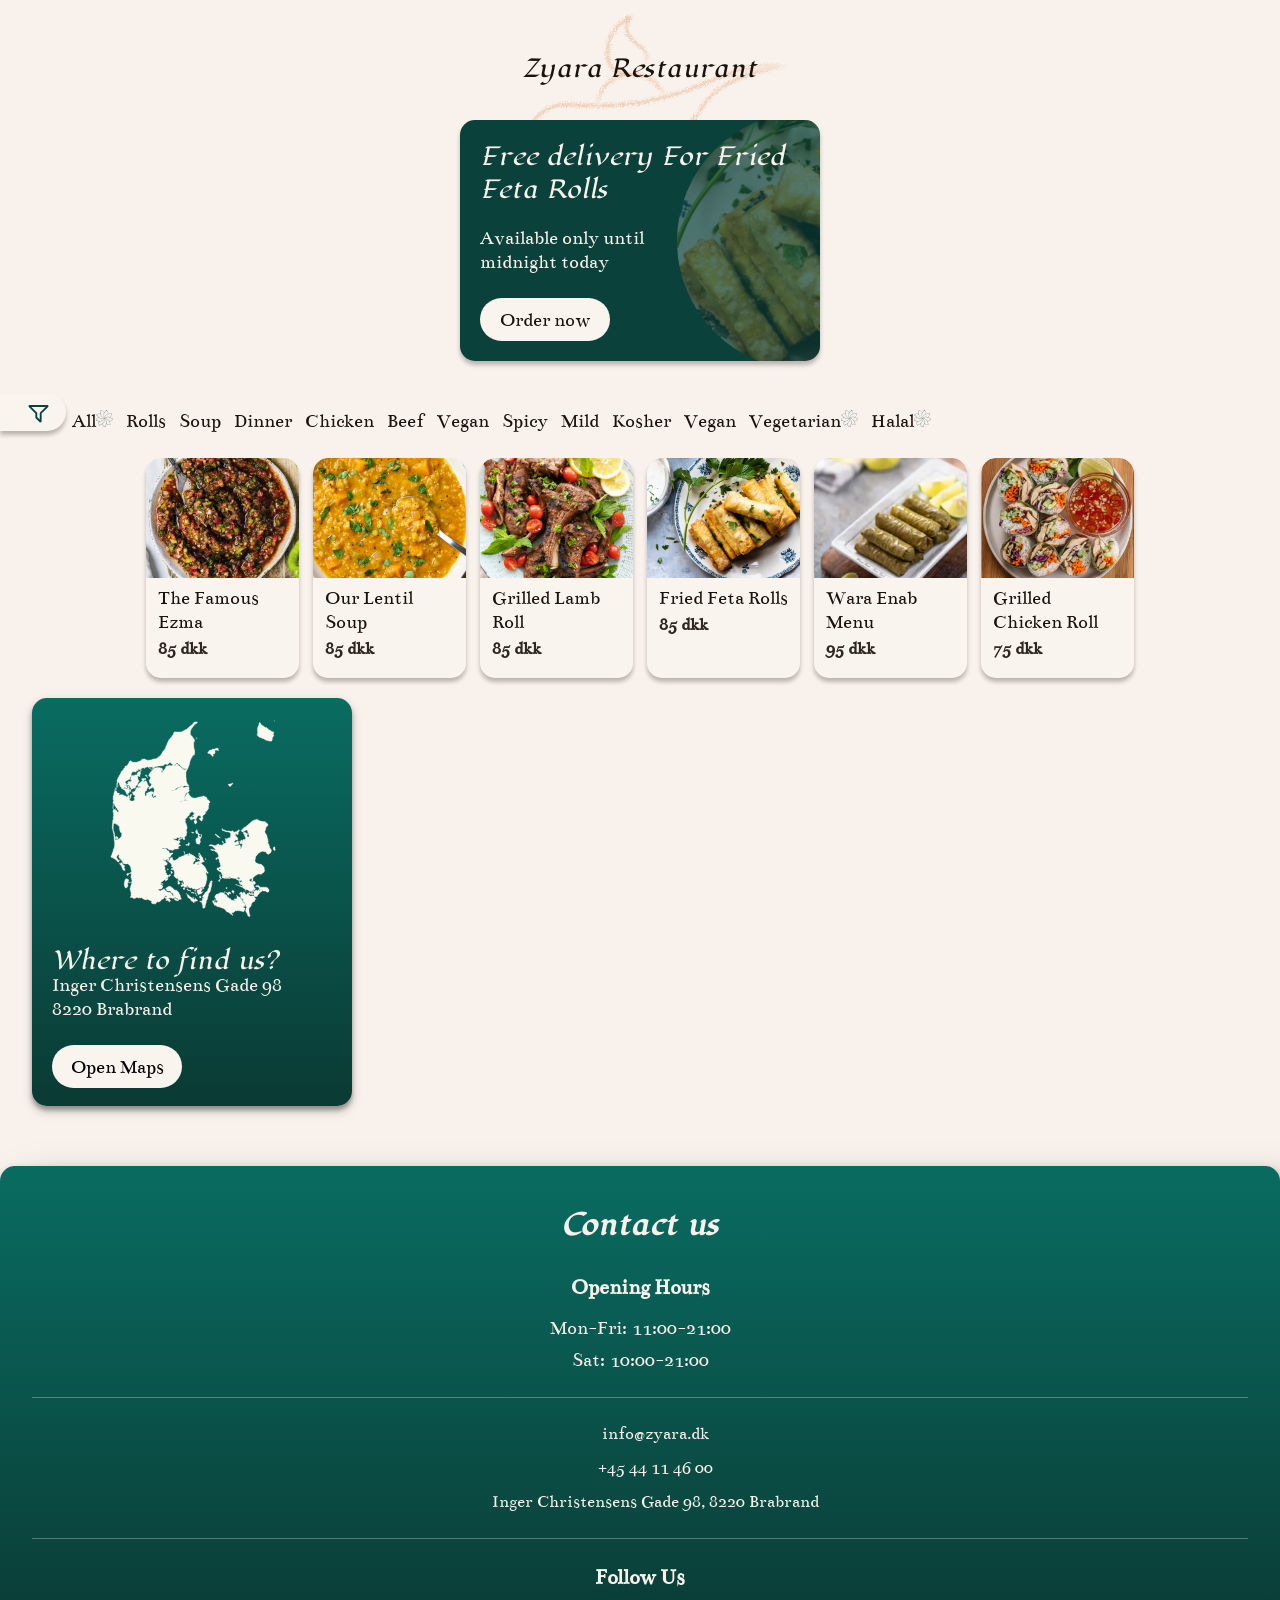
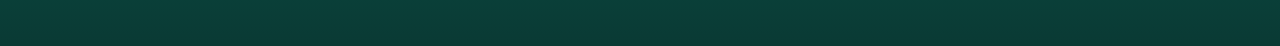
==== commit 5052e28a: "Update index.html" ====
--- a/index.html
+++ b/index.html
@@ -42,10 +42,12 @@
                     <p id="category-4">Chicken<img class="focus-icon" id="focus-4" src="images/category-focus.png" alt="focus-icon"></p>
                     <p id="category-5">Beef<img class="focus-icon" id="focus-5" src="images/category-focus.png" alt="focus-icon"></p>
                     <p id="category-6">Vegan<img class="focus-icon" id="focus-6" src="images/category-focus.png" alt="focus-icon"></p>
-                    <p id="category-7">Lactose Free<img class="focus-icon" id="focus-7" src="images/category-focus.png" alt="focus-icon"></p>
-                    <p id="category-8">Gluten Free<img class="focus-icon" id="focus-8" src="images/category-focus.png" alt="focus-icon"></p>
-                    <p id="category-9">Spicy<img class="focus-icon" id="focus-9" src="images/category-focus.png" alt="focus-icon"></p>
-                    <p id="category-10">Low Calorie<img class="focus-icon" id="focus-10" src="images/category-focus.png" alt="focus-icon"></p>
+                    <p id="category-7">Spicy<img class="focus-icon" id="focus-7" src="images/category-focus.png" alt="focus-icon"></p>
+                    <p id="category-8">Mild<img class="focus-icon" id="focus-8" src="images/category-focus.png" alt="focus-icon"></p>
+                    <p id="category-9">Kosher<img class="focus-icon" id="focus-9" src="images/category-focus.png" alt="focus-icon"></p>
+                    <p id="category-10">Vegan<img class="focus-icon" id="focus-10" src="images/category-focus.png" alt="focus-icon"></p>
+                    <p id="category-10">Vegetarian<img class="focus-icon" id="focus-10" src="images/category-focus.png" alt="focus-icon"></p>
+                    <p id="category-10">Halal<img class="focus-icon" id="focus-10" src="images/category-focus.png" alt="focus-icon"></p>
             </div>
          </section>
         <section class="menu">
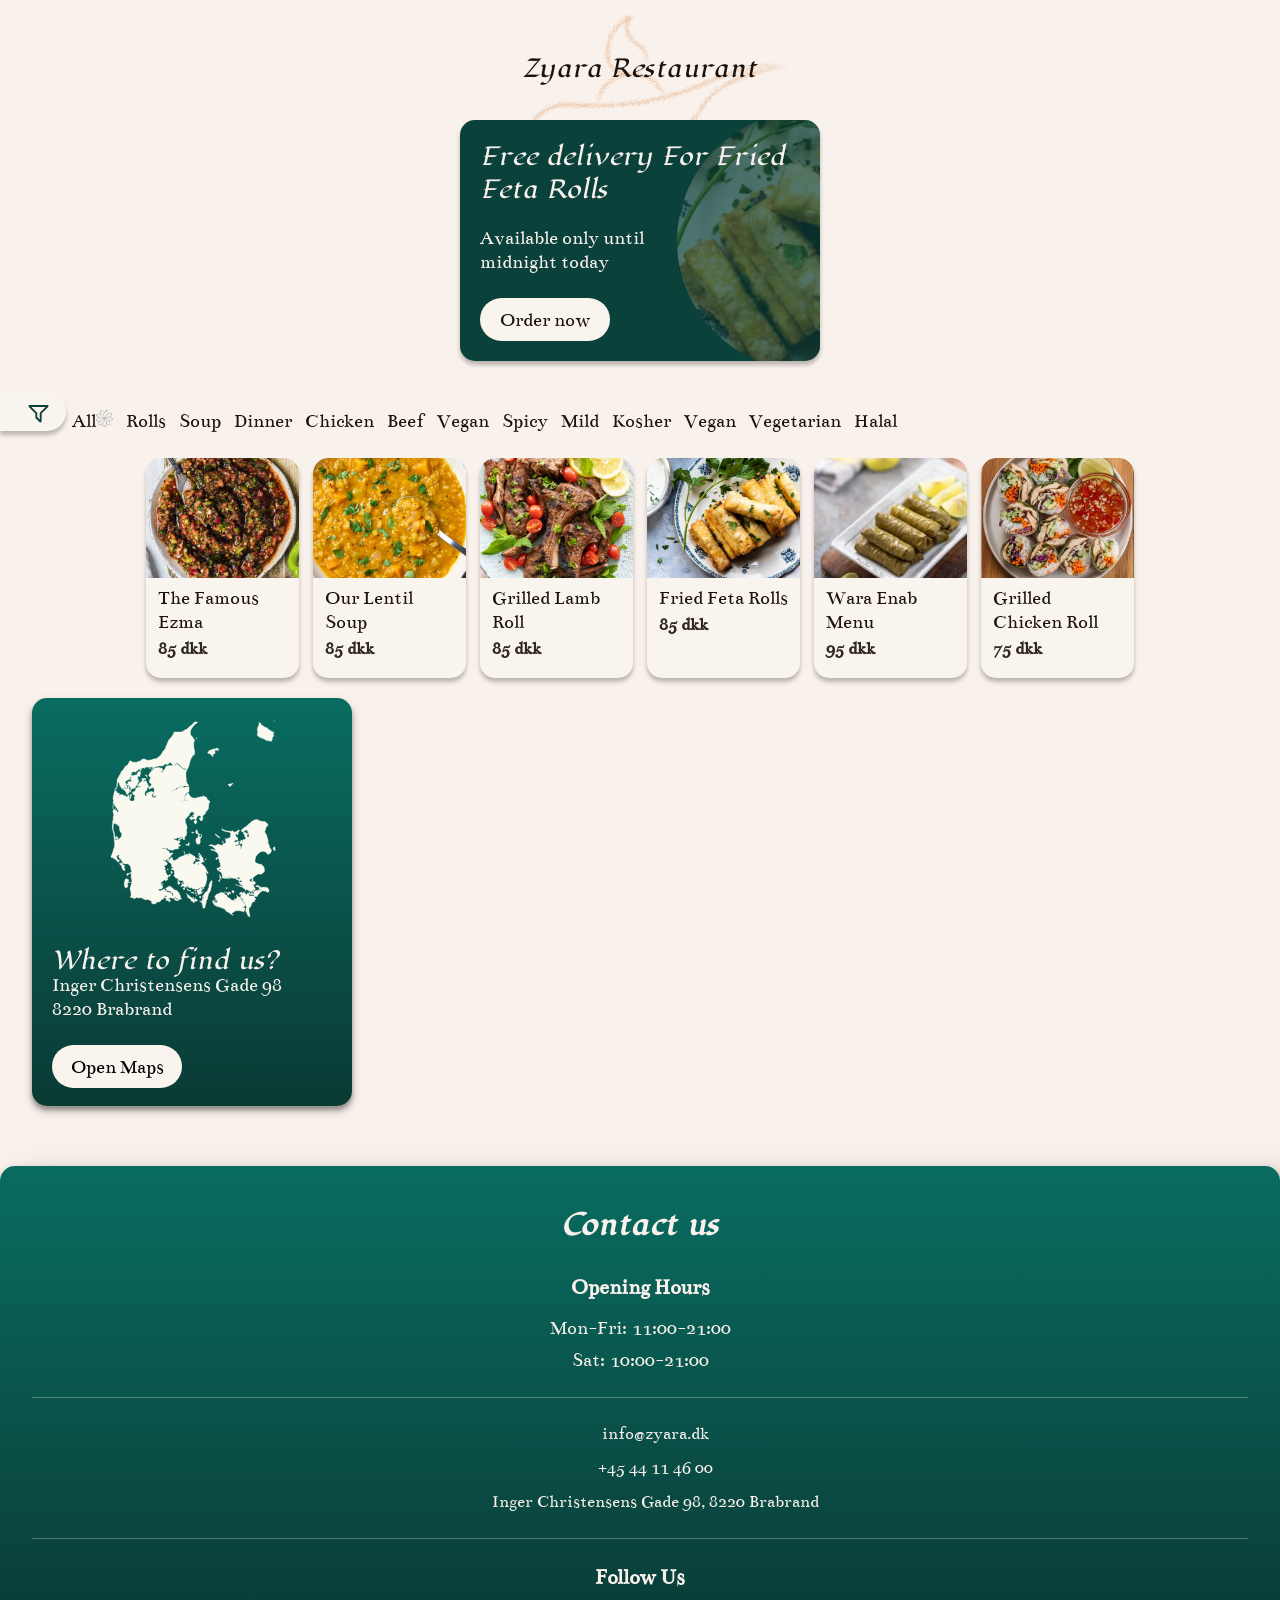
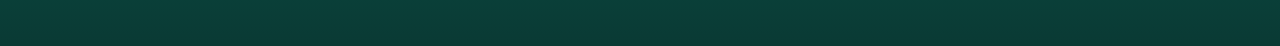
==== commit b11291d6: "Fix JS (category)" ====
--- a/index.html
+++ b/index.html
@@ -46,8 +46,8 @@
                     <p id="category-8">Mild<img class="focus-icon" id="focus-8" src="images/category-focus.png" alt="focus-icon"></p>
                     <p id="category-9">Kosher<img class="focus-icon" id="focus-9" src="images/category-focus.png" alt="focus-icon"></p>
                     <p id="category-10">Vegan<img class="focus-icon" id="focus-10" src="images/category-focus.png" alt="focus-icon"></p>
-                    <p id="category-10">Vegetarian<img class="focus-icon" id="focus-10" src="images/category-focus.png" alt="focus-icon"></p>
-                    <p id="category-10">Halal<img class="focus-icon" id="focus-10" src="images/category-focus.png" alt="focus-icon"></p>
+                    <p id="category-11">Vegetarian<img class="focus-icon" id="focus-11" src="images/category-focus.png" alt="focus-icon"></p>
+                    <p id="category-12">Halal<img class="focus-icon" id="focus-12" src="images/category-focus.png" alt="focus-icon"></p>
             </div>
          </section>
         <section class="menu">
